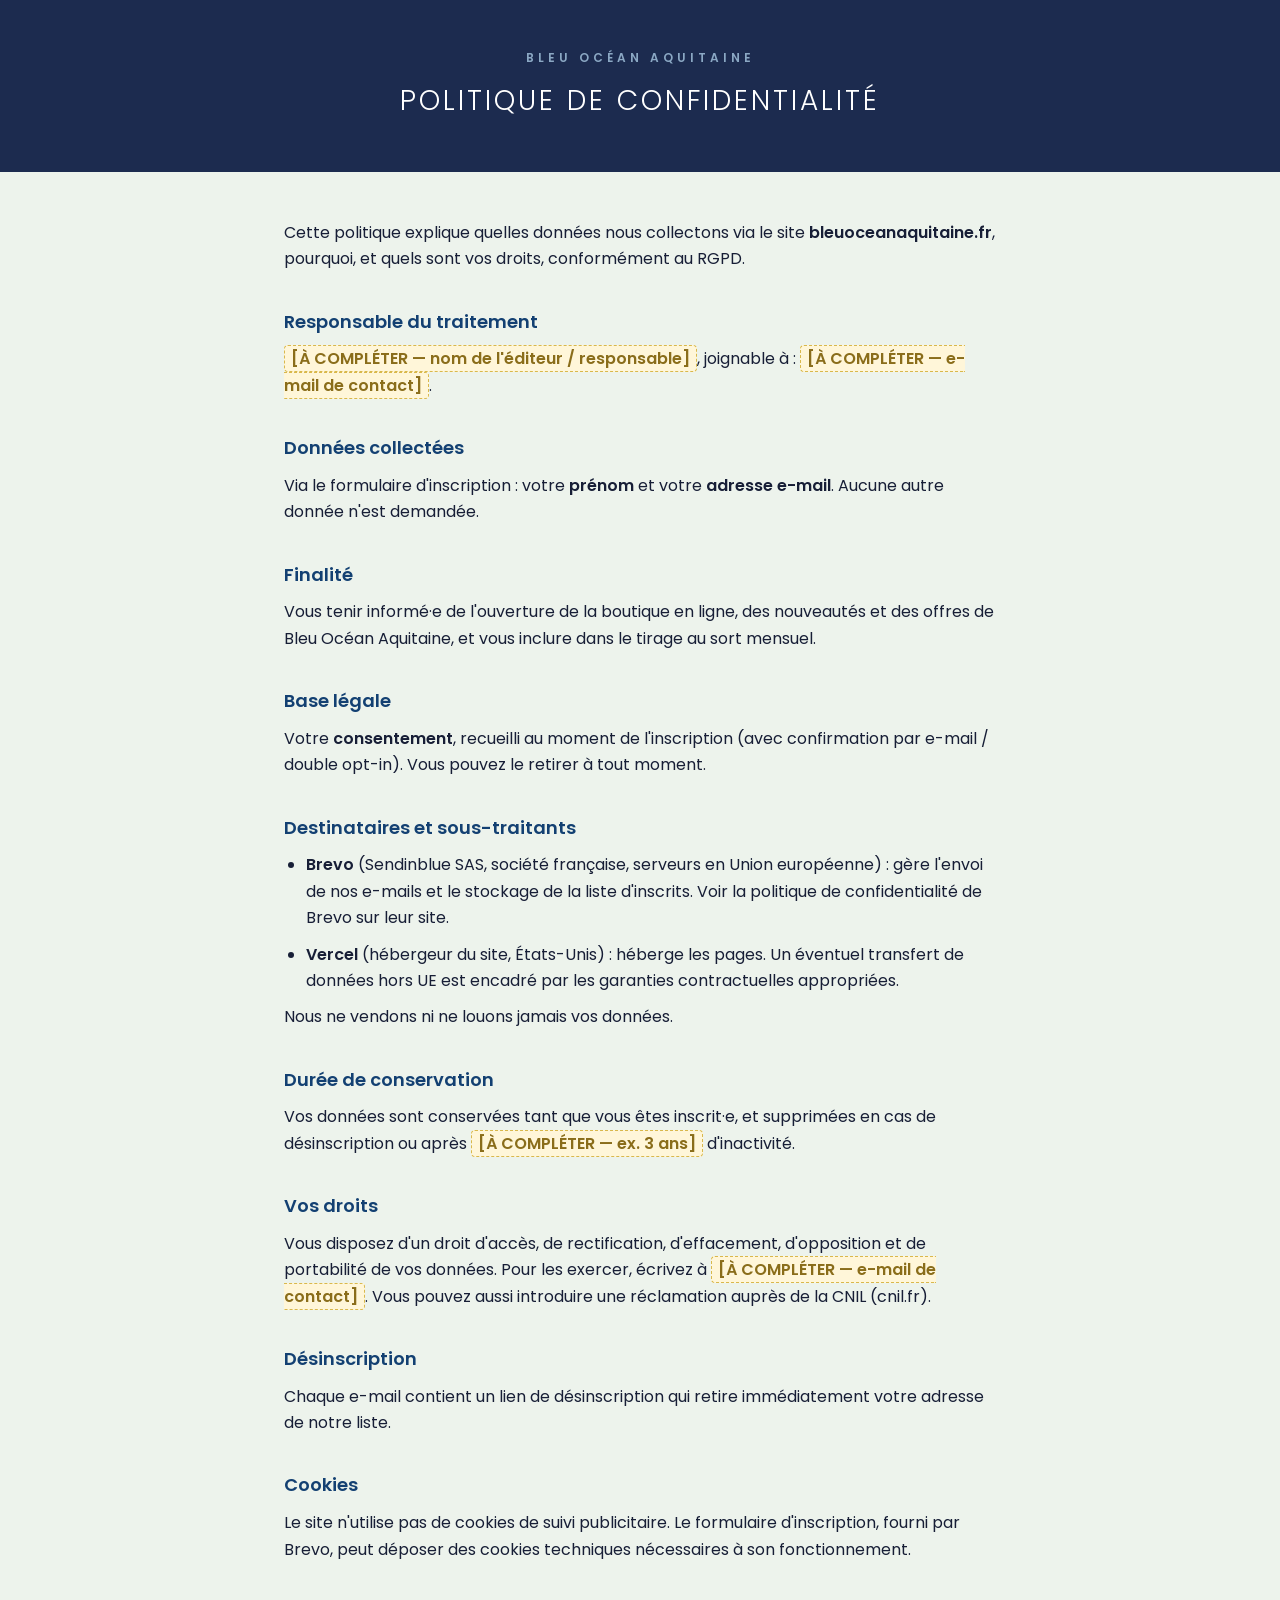
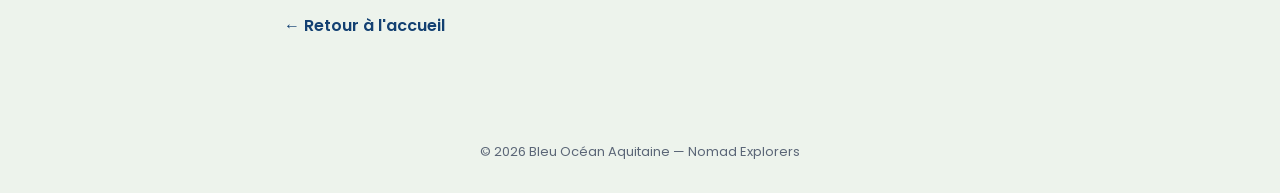
==== confidentialite.html @ ff769893 "Add files via upload" ====
<!DOCTYPE html>
<html lang="fr">
<head>
<meta charset="utf-8">
<meta name="viewport" content="width=device-width, initial-scale=1">
<title>Politique de confidentialité — Bleu Océan Aquitaine</title>
<meta name="robots" content="noindex">
<link rel="icon" type="image/png" href="assets/logo-boa.png">
<link rel="stylesheet" href="assets/fonts.css">
<style>
  :root{--navy:#1C2B4F;--blue:#134072;--ink:#171E36;--sky:#8BA8C4;--paper:#EDF3EC;}
  *{margin:0;padding:0;box-sizing:border-box;}
  body{font-family:'Poppins',sans-serif;color:var(--ink);background:var(--paper);line-height:1.65;font-weight:400;}
  header{background:var(--navy);color:#fff;padding:48px 24px;text-align:center;}
  header .kicker{color:var(--sky);letter-spacing:4px;font-size:12px;text-transform:uppercase;font-weight:600;}
  header h1{font-weight:300;letter-spacing:3px;font-size:28px;margin-top:10px;text-transform:uppercase;}
  main{max-width:760px;margin:0 auto;padding:48px 24px 72px;}
  h2{color:var(--blue);font-weight:600;font-size:18px;margin:34px 0 10px;}
  p,li{margin-bottom:10px;}
  ul{padding-left:22px;}
  .ph{background:#FFF6D9;border:1px dashed #D9B84C;border-radius:4px;padding:1px 6px;font-weight:600;color:#8a6d1a;}
  a{color:var(--blue);}
  .back{display:inline-block;margin-top:40px;color:var(--blue);text-decoration:none;font-weight:600;}
  footer{text-align:center;padding:30px;color:#5B6677;font-size:13px;}
</style>
</head>
<body>
<header><div class="kicker">Bleu Océan Aquitaine</div><h1>Politique de confidentialité</h1></header>
<main>
<p>Cette politique explique quelles données nous collectons via le site <strong>bleuoceanaquitaine.fr</strong>, pourquoi, et quels sont vos droits, conformément au RGPD.</p>

<h2>Responsable du traitement</h2>
<p><span class="ph">[À COMPLÉTER — nom de l'éditeur / responsable]</span>, joignable à : <span class="ph">[À COMPLÉTER — e-mail de contact]</span>.</p>

<h2>Données collectées</h2>
<p>Via le formulaire d'inscription : votre <strong>prénom</strong> et votre <strong>adresse e-mail</strong>. Aucune autre donnée n'est demandée.</p>

<h2>Finalité</h2>
<p>Vous tenir informé·e de l'ouverture de la boutique en ligne, des nouveautés et des offres de Bleu Océan Aquitaine, et vous inclure dans le tirage au sort mensuel.</p>

<h2>Base légale</h2>
<p>Votre <strong>consentement</strong>, recueilli au moment de l'inscription (avec confirmation par e-mail / double opt-in). Vous pouvez le retirer à tout moment.</p>

<h2>Destinataires et sous-traitants</h2>
<ul>
<li><strong>Brevo</strong> (Sendinblue SAS, société française, serveurs en Union européenne) : gère l'envoi de nos e-mails et le stockage de la liste d'inscrits. Voir la politique de confidentialité de Brevo sur leur site.</li>
<li><strong>Vercel</strong> (hébergeur du site, États-Unis) : héberge les pages. Un éventuel transfert de données hors UE est encadré par les garanties contractuelles appropriées.</li>
</ul>
<p>Nous ne vendons ni ne louons jamais vos données.</p>

<h2>Durée de conservation</h2>
<p>Vos données sont conservées tant que vous êtes inscrit·e, et supprimées en cas de désinscription ou après <span class="ph">[À COMPLÉTER — ex. 3 ans]</span> d'inactivité.</p>

<h2>Vos droits</h2>
<p>Vous disposez d'un droit d'accès, de rectification, d'effacement, d'opposition et de portabilité de vos données. Pour les exercer, écrivez à <span class="ph">[À COMPLÉTER — e-mail de contact]</span>. Vous pouvez aussi introduire une réclamation auprès de la CNIL (cnil.fr).</p>

<h2>Désinscription</h2>
<p>Chaque e-mail contient un lien de désinscription qui retire immédiatement votre adresse de notre liste.</p>

<h2>Cookies</h2>
<p>Le site n'utilise pas de cookies de suivi publicitaire. Le formulaire d'inscription, fourni par Brevo, peut déposer des cookies techniques nécessaires à son fonctionnement.</p>

<a class="back" href="index.html">← Retour à l'accueil</a>
</main>
<footer>© 2026 Bleu Océan Aquitaine — Nomad Explorers</footer>
</body>
</html>
---- assets/fonts.css ----
/* Poppins locale (woff2) — utilisé par les pages légales.
   Self-hosting volontaire : pas d'appel au CDN Google Fonts (RGPD). */
@font-face{font-family:'Poppins';font-style:normal;font-weight:300;font-display:swap;src:url("fonts/poppins-300-latin.woff2") format('woff2');unicode-range:U+0000-00FF,U+0131,U+0152-0153,U+02BB-02BC,U+02C6,U+02DA,U+02DC,U+2000-206F,U+20AC,U+2122,U+2212;}
@font-face{font-family:'Poppins';font-style:normal;font-weight:300;font-display:swap;src:url("fonts/poppins-300-latin-ext.woff2") format('woff2');unicode-range:U+0100-02BA,U+1E00-1E9F,U+2020,U+20A0-20AB,U+2C60-2C7F,U+A720-A7FF;}
@font-face{font-family:'Poppins';font-style:normal;font-weight:400;font-display:swap;src:url("fonts/poppins-400-latin.woff2") format('woff2');unicode-range:U+0000-00FF,U+0131,U+0152-0153,U+02BB-02BC,U+02C6,U+02DA,U+02DC,U+2000-206F,U+20AC,U+2122,U+2212;}
@font-face{font-family:'Poppins';font-style:normal;font-weight:400;font-display:swap;src:url("fonts/poppins-400-latin-ext.woff2") format('woff2');unicode-range:U+0100-02BA,U+1E00-1E9F,U+2020,U+20A0-20AB,U+2C60-2C7F,U+A720-A7FF;}
@font-face{font-family:'Poppins';font-style:normal;font-weight:600;font-display:swap;src:url("fonts/poppins-600-latin.woff2") format('woff2');unicode-range:U+0000-00FF,U+0131,U+0152-0153,U+02BB-02BC,U+02C6,U+02DA,U+02DC,U+2000-206F,U+20AC,U+2122,U+2212;}
@font-face{font-family:'Poppins';font-style:normal;font-weight:600;font-display:swap;src:url("fonts/poppins-600-latin-ext.woff2") format('woff2');unicode-range:U+0100-02BA,U+1E00-1E9F,U+2020,U+20A0-20AB,U+2C60-2C7F,U+A720-A7FF;}
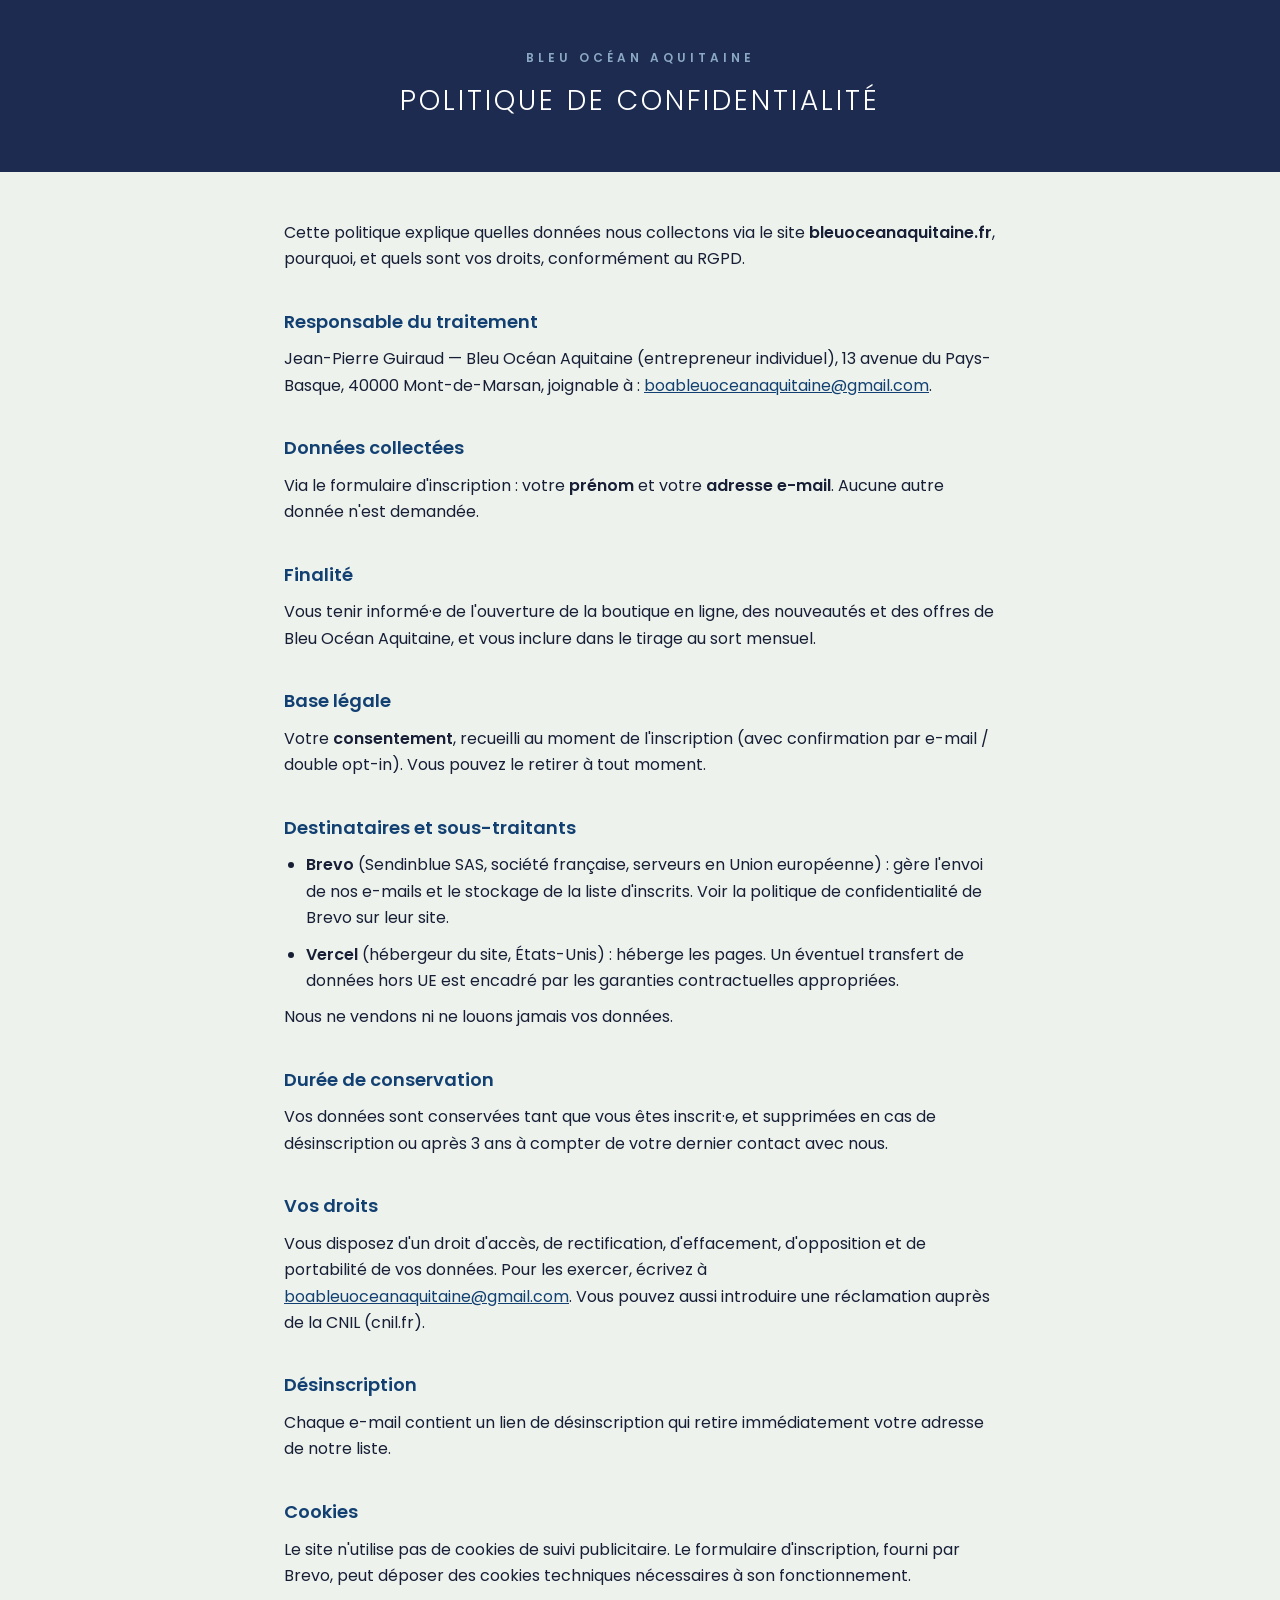
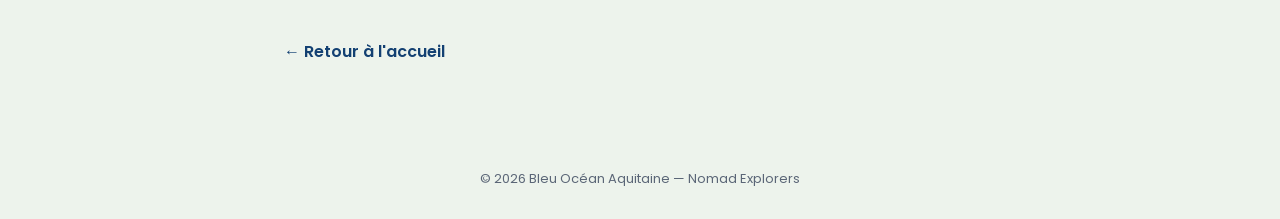
==== commit 26fdaa50: "Add files via upload" ====
--- a/confidentialite.html
+++ b/confidentialite.html
@@ -30,7 +30,7 @@
 <p>Cette politique explique quelles données nous collectons via le site <strong>bleuoceanaquitaine.fr</strong>, pourquoi, et quels sont vos droits, conformément au RGPD.</p>
 
 <h2>Responsable du traitement</h2>
-<p><span class="ph">[À COMPLÉTER — nom de l'éditeur / responsable]</span>, joignable à : <span class="ph">[À COMPLÉTER — e-mail de contact]</span>.</p>
+<p>Jean-Pierre Guiraud — Bleu Océan Aquitaine (entrepreneur individuel), 13 avenue du Pays-Basque, 40000 Mont-de-Marsan, joignable à : <a href="mailto:boableuoceanaquitaine@gmail.com">boableuoceanaquitaine@gmail.com</a>.</p>
 
 <h2>Données collectées</h2>
 <p>Via le formulaire d'inscription : votre <strong>prénom</strong> et votre <strong>adresse e-mail</strong>. Aucune autre donnée n'est demandée.</p>
@@ -49,10 +49,10 @@
 <p>Nous ne vendons ni ne louons jamais vos données.</p>
 
 <h2>Durée de conservation</h2>
-<p>Vos données sont conservées tant que vous êtes inscrit·e, et supprimées en cas de désinscription ou après <span class="ph">[À COMPLÉTER — ex. 3 ans]</span> d'inactivité.</p>
+<p>Vos données sont conservées tant que vous êtes inscrit·e, et supprimées en cas de désinscription ou après 3 ans à compter de votre dernier contact avec nous.</p>
 
 <h2>Vos droits</h2>
-<p>Vous disposez d'un droit d'accès, de rectification, d'effacement, d'opposition et de portabilité de vos données. Pour les exercer, écrivez à <span class="ph">[À COMPLÉTER — e-mail de contact]</span>. Vous pouvez aussi introduire une réclamation auprès de la CNIL (cnil.fr).</p>
+<p>Vous disposez d'un droit d'accès, de rectification, d'effacement, d'opposition et de portabilité de vos données. Pour les exercer, écrivez à <a href="mailto:boableuoceanaquitaine@gmail.com">boableuoceanaquitaine@gmail.com</a>. Vous pouvez aussi introduire une réclamation auprès de la CNIL (cnil.fr).</p>
 
 <h2>Désinscription</h2>
 <p>Chaque e-mail contient un lien de désinscription qui retire immédiatement votre adresse de notre liste.</p>
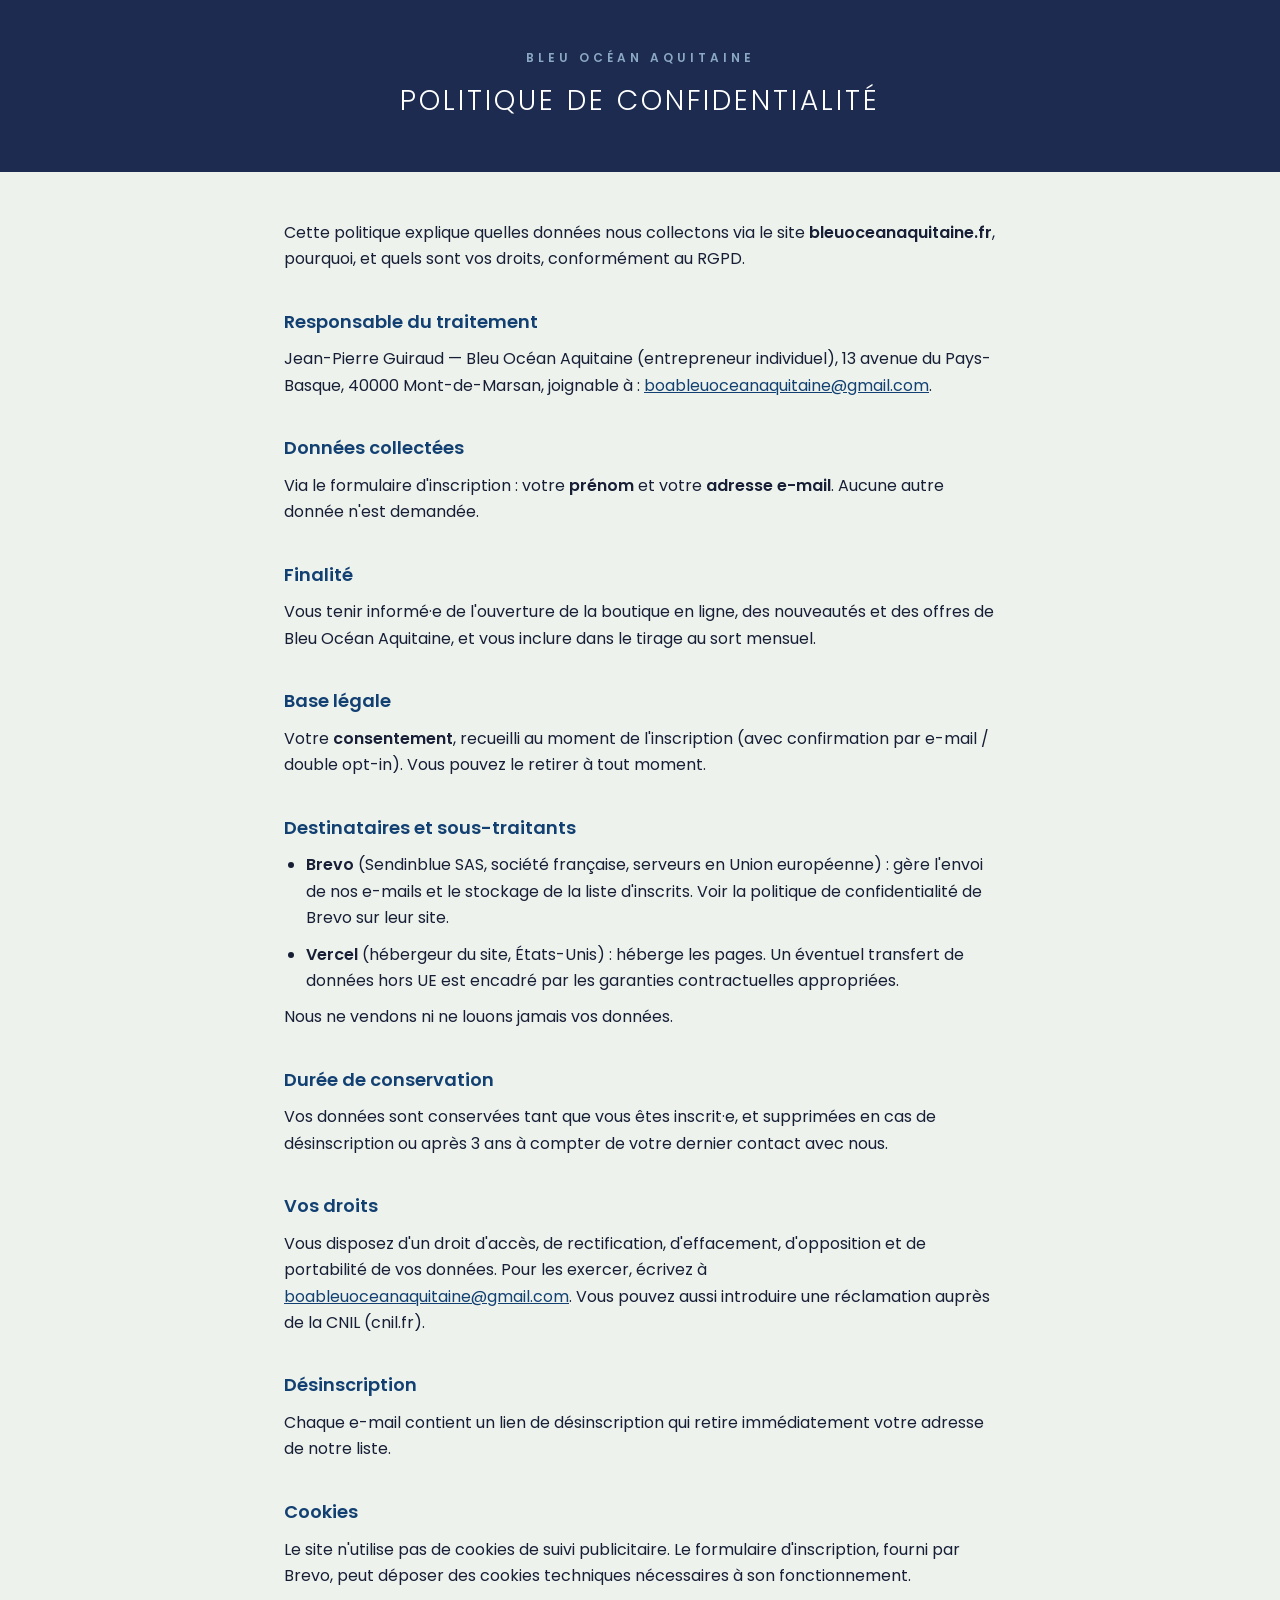
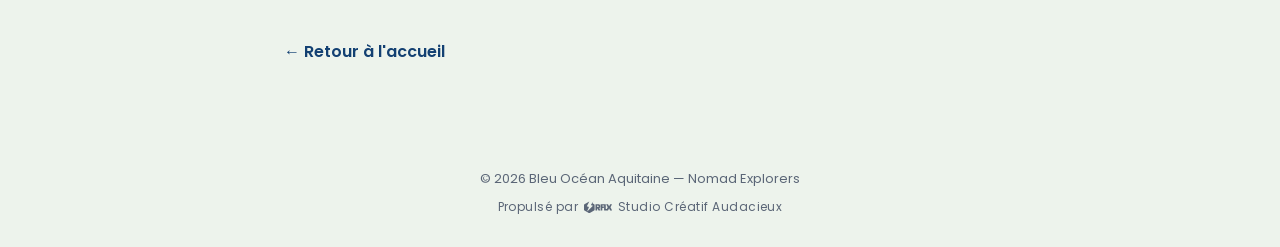
==== commit 8302b0c3: "Add files via upload" ====
--- a/confidentialite.html
+++ b/confidentialite.html
@@ -5,7 +5,9 @@
 <meta name="viewport" content="width=device-width, initial-scale=1">
 <title>Politique de confidentialité — Bleu Océan Aquitaine</title>
 <meta name="robots" content="noindex">
-<link rel="icon" type="image/png" href="assets/logo-boa.png">
+<link rel="icon" type="image/png" sizes="32x32" href="assets/favicon-32.png">
+<link rel="icon" type="image/png" sizes="16x16" href="assets/favicon-16.png">
+<link rel="apple-touch-icon" sizes="180x180" href="assets/apple-touch-icon.png">
 <link rel="stylesheet" href="assets/fonts.css">
 <style>
   :root{--navy:#1C2B4F;--blue:#134072;--ink:#171E36;--sky:#8BA8C4;--paper:#EDF3EC;}
@@ -21,7 +23,10 @@
   .ph{background:#FFF6D9;border:1px dashed #D9B84C;border-radius:4px;padding:1px 6px;font-weight:600;color:#8a6d1a;}
   a{color:var(--blue);}
   .back{display:inline-block;margin-top:40px;color:var(--blue);text-decoration:none;font-weight:600;}
-  footer{text-align:center;padding:30px;color:#5B6677;font-size:13px;}
+  footer{display:flex;flex-direction:column;align-items:center;gap:8px;text-align:center;padding:30px;color:#5B6677;font-size:13px;}
+  footer .rflx{display:inline-flex;align-items:center;gap:6px;text-decoration:none;color:#5B6677;font-size:12px;letter-spacing:.04em;transition:color .25s ease;}
+  footer .rflx img{height:13px;width:auto;display:block;}
+  footer .rflx:hover{color:#171E36;}
 </style>
 </head>
 <body>
@@ -62,6 +67,9 @@
 
 <a class="back" href="index.html">← Retour à l'accueil</a>
 </main>
-<footer>© 2026 Bleu Océan Aquitaine — Nomad Explorers</footer>
+<footer>
+<span>© 2026 Bleu Océan Aquitaine — Nomad Explorers</span>
+<a class="rflx" href="https://rflx.fr/" target="_blank" rel="noopener" aria-label="Propulsé par RFLX — Studio Créatif Audacieux">Propulsé par <img src="assets/rflx-logo-dark.svg" alt="RFLX" width="34" height="16"> Studio Créatif Audacieux</a>
+</footer>
 </body>
 </html>
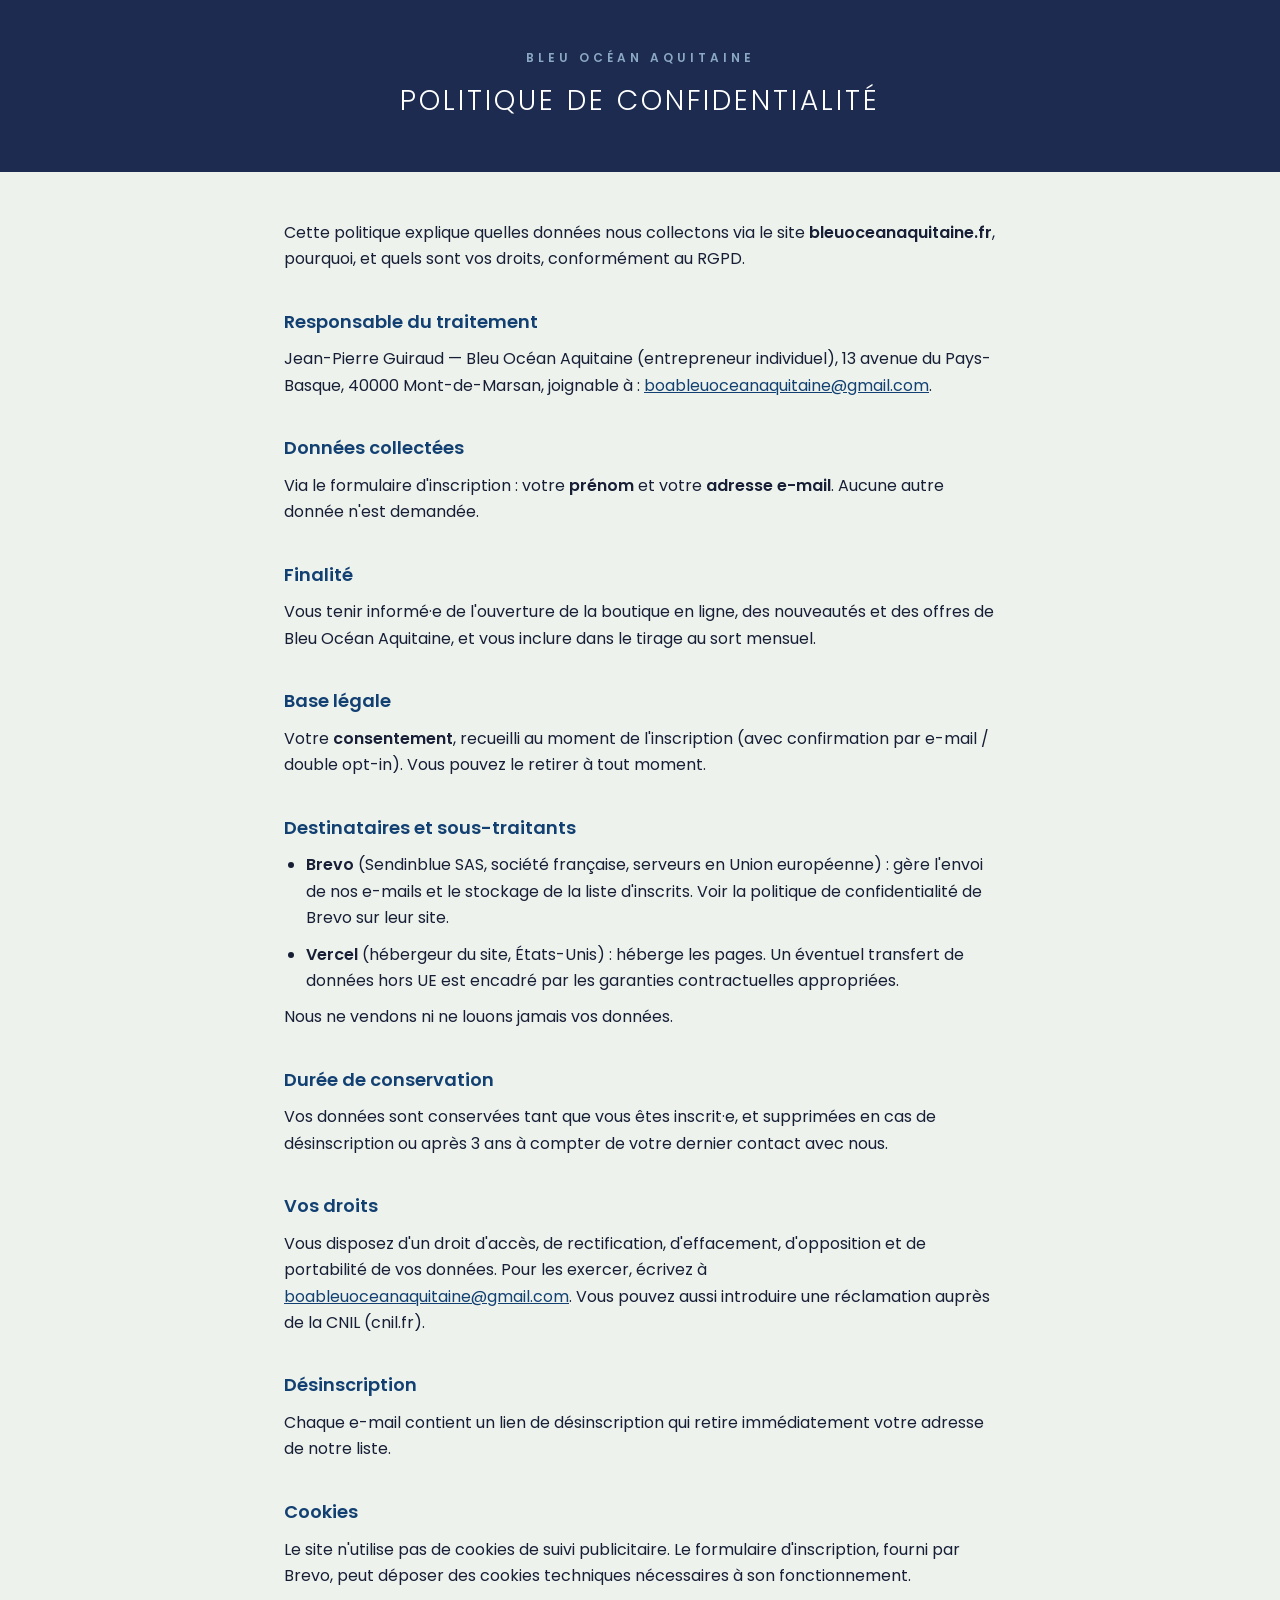
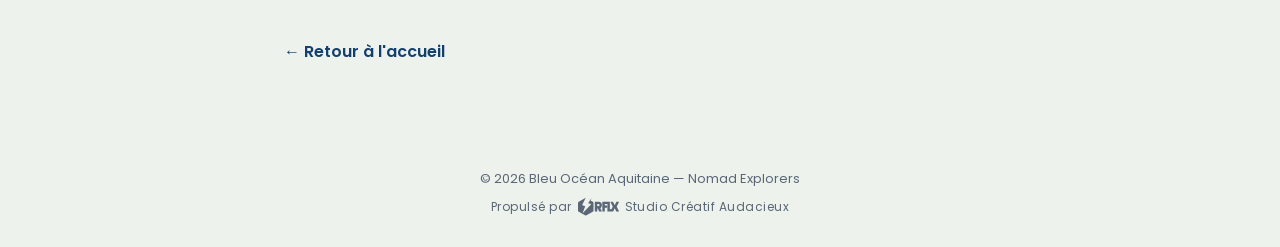
==== commit c6b2744a: "Add files via upload" ====
--- a/confidentialite.html
+++ b/confidentialite.html
@@ -25,7 +25,7 @@
   .back{display:inline-block;margin-top:40px;color:var(--blue);text-decoration:none;font-weight:600;}
   footer{display:flex;flex-direction:column;align-items:center;gap:8px;text-align:center;padding:30px;color:#5B6677;font-size:13px;}
   footer .rflx{display:inline-flex;align-items:center;gap:6px;text-decoration:none;color:#5B6677;font-size:12px;letter-spacing:.04em;transition:color .25s ease;}
-  footer .rflx img{height:13px;width:auto;display:block;}
+  footer .rflx img{height:1.2rem;width:auto;display:block;}
   footer .rflx:hover{color:#171E36;}
 </style>
 </head>
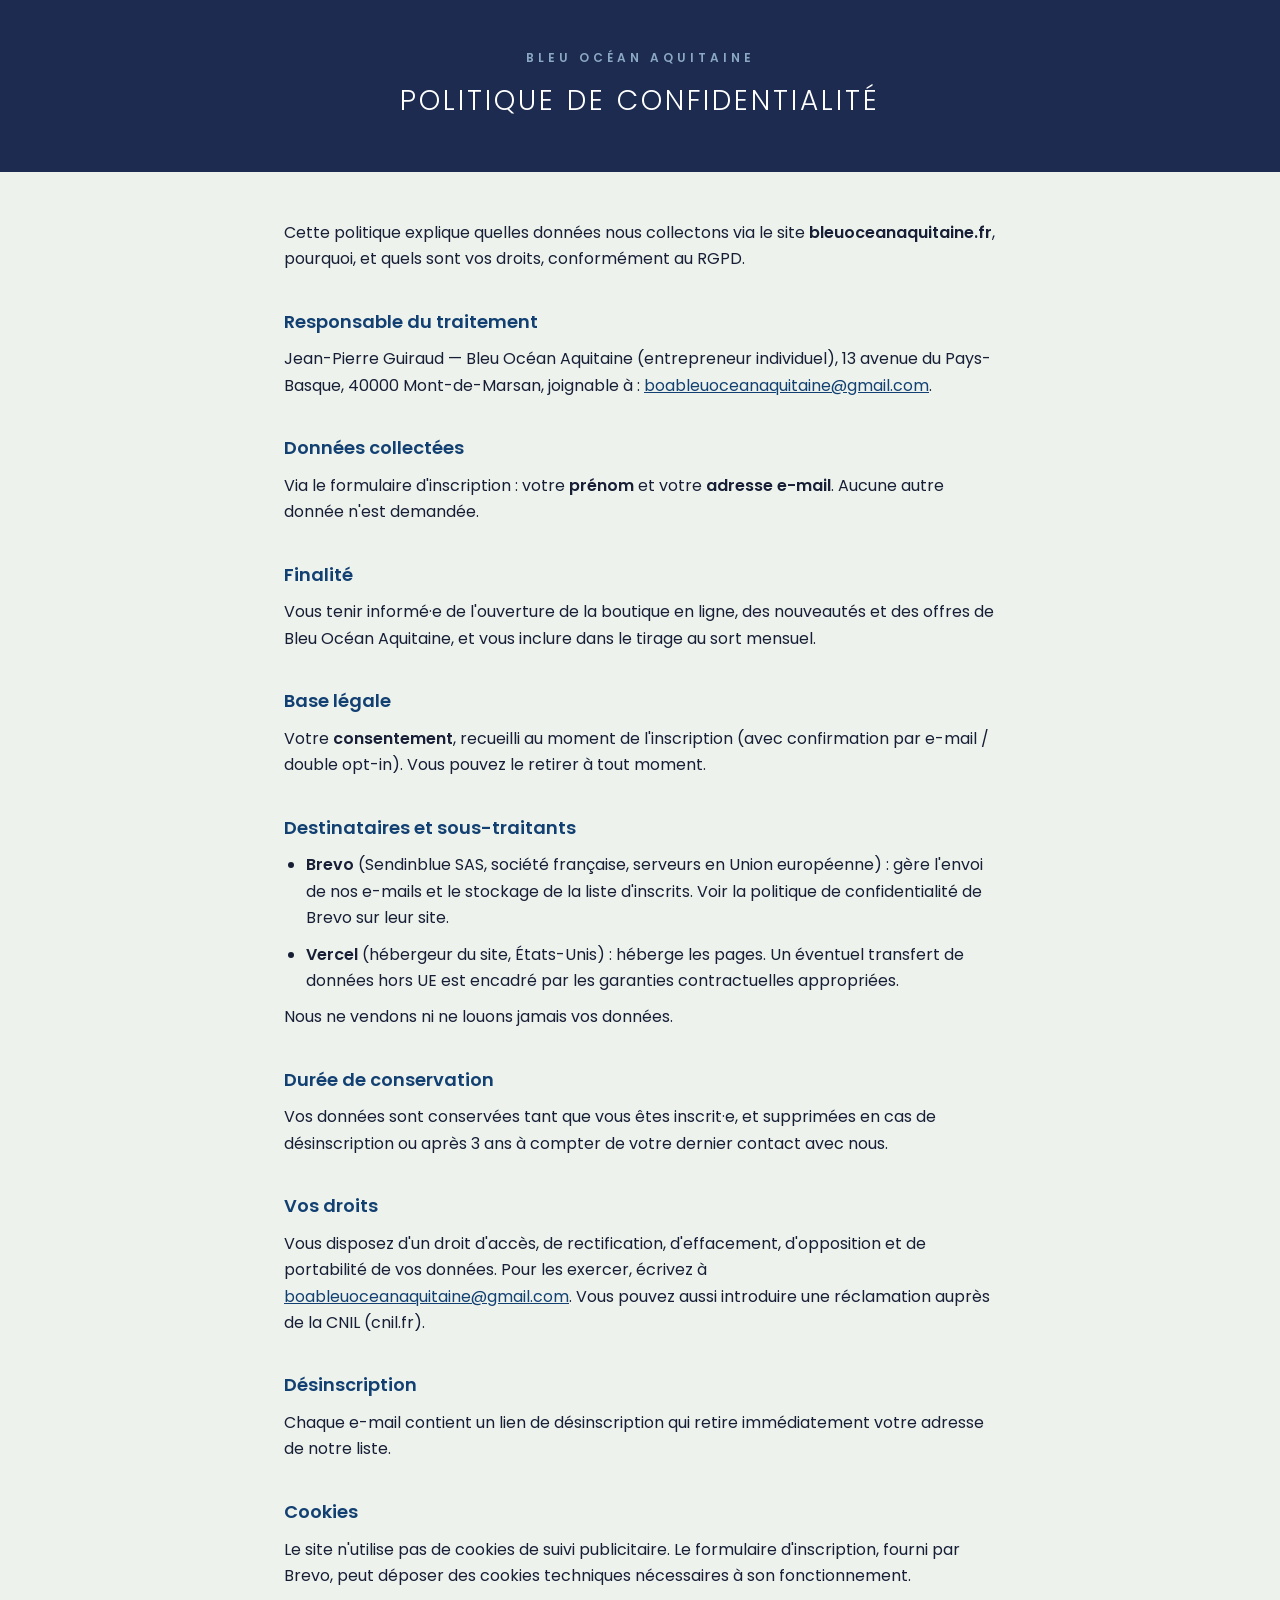
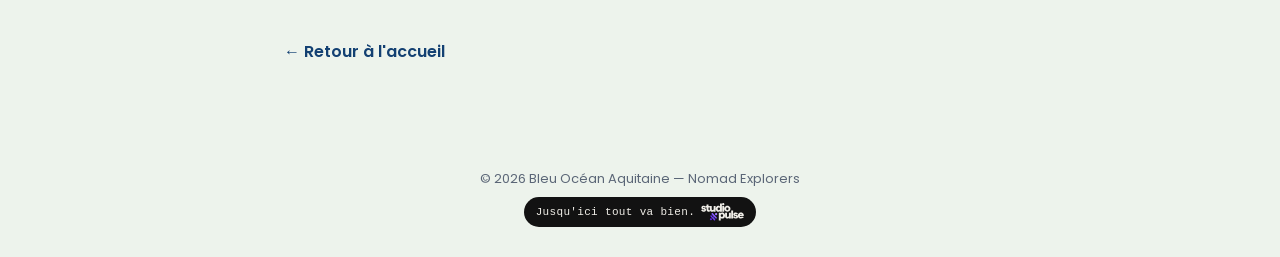
==== commit ca36326a: "Footer : signature Studio Pulse à la place du crédit RFLX RFLX n'existe plus. Le pied de page des tr" ====
--- a/confidentialite.html
+++ b/confidentialite.html
@@ -24,9 +24,25 @@
   a{color:var(--blue);}
   .back{display:inline-block;margin-top:40px;color:var(--blue);text-decoration:none;font-weight:600;}
   footer{display:flex;flex-direction:column;align-items:center;gap:8px;text-align:center;padding:30px;color:#5B6677;font-size:13px;}
-  footer .rflx{display:inline-flex;align-items:center;gap:6px;text-decoration:none;color:#5B6677;font-size:12px;letter-spacing:.04em;transition:color .25s ease;}
-  footer .rflx img{height:1.2rem;width:auto;display:block;}
-  footer .rflx:hover{color:#171E36;}
+  /* Signature Studio Pulse : règles de signature-studio-pulse.html,
+   gélule reprise de SignatureStudioPulse.tsx, échelle réduite (texte
+   11 px, logo 18 px, gélule 30 px) comme sur la boutique. */
+.sp-sig{display:inline-flex;align-items:center;gap:6px;height:18px;
+  font:400 11px/14px 'Matter Mono',ui-monospace,'SF Mono',SFMono-Regular,Menlo,Consolas,'Liberation Mono',monospace;
+  letter-spacing:.03em;color:inherit;white-space:nowrap;vertical-align:middle;}
+.sp-sig__lien{display:block;color:inherit;text-decoration:none;}
+.sp-sig__logo{display:block;height:18px;width:auto;}
+.sp-sig--clair{color:#121212;}
+.sp-sig--sombre{color:#EFEDE7;}
+.sp-sig--mono .sp-sig__symbole{fill:currentColor;}
+.sp-sig--gelule{position:relative;box-sizing:content-box;padding:6px 12px;border-radius:999px;background:var(--sp-fond,#121212);}
+.sp-sig--gelule:not(.sp-sig--mono){color:#EFEDE7;}
+.sp-sig--gelule .sp-sig__lien{outline:none;}
+.sp-sig--gelule .sp-sig__zone{position:absolute;inset:0;border-radius:999px;}
+.sp-sig--gelule:has(.sp-sig__lien:focus-visible){outline:2px solid currentColor;outline-offset:2px;}
+/* Nom du studio : lu par Google et les lecteurs d'écran, masqué à l'oeil. */
+.sp-sig__nom{position:absolute;width:1px;height:1px;padding:0;margin:-1px;overflow:hidden;clip:rect(0,0,0,0);white-space:nowrap;border:0;}
+@media (prefers-reduced-motion:reduce){.sp-sig .sp-sig__lien:hover,.sp-sig .sp-sig__lien:focus-visible{box-shadow:0 1px 0 currentColor;}}
 </style>
 </head>
 <body>
@@ -69,7 +85,32 @@
 </main>
 <footer>
 <span>© 2026 Bleu Océan Aquitaine — Nomad Explorers</span>
-<a class="rflx" href="https://rflx.fr/" target="_blank" rel="noopener" aria-label="Propulsé par RFLX — Studio Créatif Audacieux">Propulsé par <img src="assets/rflx-logo-dark.svg" alt="RFLX" width="34" height="16"> Studio Créatif Audacieux</a>
+<span class="sp-sig sp-sig--sombre sp-sig--gelule">
+  <span>Jusqu'ici tout va bien.</span>
+  <a class="sp-sig__lien" href="https://studiopulse.fr" target="_blank" rel="noopener"><span class="sp-sig__zone" aria-hidden="true"></span><span class="sp-sig__nom">Studio Pulse</span><svg class="sp-sig__logo" viewBox="-10 -10 4010 1670" aria-hidden="true" focusable="false"><defs><linearGradient id="sp-sig-grad" class="sp-sig__grad" gradientUnits="userSpaceOnUse" spreadMethod="repeat" x1="780" y1="1660" x2="2239" y2="201"><stop offset="0.0" stop-color="#5606DB"/><stop offset="0.125" stop-color="#642BED"/><stop offset="0.25" stop-color="#7442FF"/><stop offset="0.375" stop-color="#936AFE"/><stop offset="0.5" stop-color="#B28AFF"/><stop offset="0.625" stop-color="#936AFE"/><stop offset="0.75" stop-color="#7442FF"/><stop offset="0.875" stop-color="#642BED"/><stop offset="1.0" stop-color="#5606DB"/></linearGradient></defs><path fill="currentColor" d="M244.36,802.13c-43.92,0-83.05-7.8-117.4-23.37-34.36-15.570-62.33-35.76-83.93-60.56-21.61-24.78-35.96-50.63-43.03-77.56l143.43-49.930c5.66,24.09,17.53,43.39,35.59,57.900,18.06,14.53,39.84,21.78,65.34,21.780,17.7,0,31.51-3.35,41.44-10.09,9.91-6.72,14.87-15.75,14.87-27.090,0-12.75-6.56-22.66-19.65-29.75-13.11-7.07-30.11-13.1-51-18.06-20.9-4.95-43.21-10.79-66.93-17.53-23.74-6.72-46.05-16.1-66.93-28.15-20.9-12.04-37.9-28.69-51-49.93-13.11-21.25-19.65-49.22-19.65-83.930,0-27.62,7.97-53.29,23.9-77.030,15.94-23.72,38.78-42.85,68.53-57.370,29.75-14.51,65.51-21.78,107.3-21.780,37.53,0,71.88,5.5,103.06,16.470,31.16,10.99,57.54,26.21,79.15,45.680,21.6,19.49,35.94,41.97,43.03,67.46l-140.24,55.25c-7.09-24.07-19.31-40.54-36.65-49.4-17.36-8.85-33.47-13.28-48.34-13.28-13.46,0-24.27,2.66-32.4,7.97-8.15,5.31-12.22,12.58-12.22,21.78,0,12.05,6.72,21.25,20.19,27.62,13.45,6.38,30.81,11.87,52.06,16.47,21.25,4.61,43.72,9.93,67.46,15.94,23.72,6.03,46.22,15.24,67.46,27.62,21.25,12.4,38.6,29.4,52.06,51,13.45,21.61,20.19,50.46,20.19,86.59,0,34-9.21,64.11-27.62,90.31-18.43,26.21-43.93,46.93-76.5,62.15-32.59,15.22-69.77,22.84-111.55,22.84Z M723.51,802.13c-40.37,0-77.03-7.97-109.96-23.9-32.93-15.94-59.15-39.13-78.62-69.59-19.49-30.44-29.22-67.63-29.22-111.55v-196.55h-81.81v-142.37h81.81v-124.3h176.36v124.3h117.93v142.37h-117.93v179.55c0,21.96,6.01,38.96,18.06,51,12.03,12.05,28.32,18.06,48.87,18.06,16.29,0,33.28-3.19,51-9.56l12.75,147.68c-13.46,4.96-27.62,8.67-42.5,11.16-14.87,2.47-30.46,3.72-46.75,3.72Z M1008.24,802.13c-39.67,0-74.55-8.15-104.65-24.44-30.11-16.29-53.49-39.31-70.12-69.06-16.65-29.75-24.97-64.090-24.970-103.06v-347.41h176.36v298.54c0,27.62,7.44,49.77,22.31,66.4,14.87,16.65,34.69,24.97,59.5,24.97,32.57,0,57.37-13.45,74.37-40.37,17-26.91,25.5-65.51,25.5-115.8v-233.73h177.42v535.46h-177.42v-47.81c-11.34,12.75-30.99,25.33-58.96,37.72-27.99,12.38-61.09,18.59-99.34,18.59Z M1607.44,802.13c-51.71,0-96.51-11.32-134.4-34-37.9-22.66-67.3-54.72-88.18-96.15-20.9-41.43-31.34-90.12-31.34-146.08s10.44-105.53,31.34-146.61c20.88-41.07,50.28-72.94,88.18-95.62,37.88-22.66,82.69-34,134.4-34,31.16,0,59.85,5.31,86.06,15.94,26.19,10.62,46.38,23.74,60.56,39.31V41.44h177.43v752.2h-177.43v-46.75c-14.18,15.59-34.53,28.69-61.09,39.31-26.56,10.62-55.08,15.94-85.53,15.94ZM1642.5,651.27c33.28,0,60.19-11.5,80.74-34.53,20.54-23.01,30.81-53.65,30.81-91.9s-10.27-68.87-30.81-91.9c-20.55-23.01-47.46-34.53-80.74-34.53s-59.33,11.52-80.21,34.53c-20.9,23.02-31.34,53.65-31.34,91.9s10.44,68.89,31.34,91.9c20.88,23.02,47.63,34.53,80.21,34.53Z M2050.46,208.24c-30.46,0-55.96-9.73-76.49-29.22-20.55-19.47-30.81-44.44-30.81-74.9s10.26-54.53,30.81-74.37c20.53-19.82,46.03-29.75,76.49-29.75s57.01,9.93,77.56,29.75c20.53,19.84,30.81,44.62,30.81,74.37s-10.27,55.43-30.81,74.9c-20.55,19.49-46.4,29.22-77.56,29.22ZM1962.28,793.63V258.17h177.43v535.46h-177.43Z M2436.12,802.13c-55.96,0-105.71-11.85-149.27-35.59-43.56-23.72-77.74-56.48-102.52-98.27-24.8-41.78-37.18-89.59-37.18-143.43s12.38-101.46,37.18-142.9c24.78-41.44,58.96-73.84,102.52-97.21,43.56-23.37,93.31-35.06,149.27-35.06s105.71,11.69,149.27,35.06c43.56,23.37,77.72,55.78,102.52,97.21,24.78,41.43,37.18,89.08,37.18,142.9s-12.4,101.64-37.18,143.43c-24.8,41.8-58.96,74.55-102.52,98.27-43.56,23.74-93.33,35.59-149.27,35.59ZM2436.12,652.33c33.28,0,60.19-11.69,80.74-35.06,20.54-23.37,30.81-54.18,30.81-92.43s-10.27-68-30.81-91.37c-20.55-23.37-47.46-35.06-80.74-35.06s-59.15,11.52-79.68,34.53c-20.55,23.02-30.81,53.65-30.81,91.9s10.26,69.06,30.81,92.43c20.53,23.37,47.1,35.06,79.68,35.06Z M1642.5,1619.85v-728.82h177.42v46.75c14.16-15.57,34.53-28.69,61.09-39.31,26.56-10.62,55.06-15.94,85.52-15.94,51.69,0,96.5,11.34,134.4,34,37.88,22.68,67.28,54.55,88.18,95.62,20.88,41.09,31.34,89.96,31.34,146.61s-10.46,104.65-31.34,146.08c-20.9,41.44-50.3,73.49-88.18,96.15-37.9,22.68-82.7,34-134.4,34-30.46,0-58.96-5.31-85.520-15.940-26.56-10.62-46.93-23.72-61.09-39.31v240.11h-177.42ZM1930.42,1284.12c33.28,0,60.19-11.5,80.74-34.53,20.53-23.01,30.81-53.65,30.81-91.9s-10.28-68.87-30.81-91.9c-20.55-23.01-47.46-34.53-80.74-34.53s-59.15,11.52-79.68,34.53c-20.55,23.02-30.81,53.65-30.81,91.9s10.26,68.89,30.81,91.9c20.53,23.02,47.1,34.53,79.68,34.53Z M2425.5,1434.99c-39.67,0-74.55-8.15-104.65-24.44-30.11-16.29-53.49-39.31-70.12-69.06-16.65-29.75-24.97-64.09-24.97-103.06v-347.41h176.36v298.54c0,27.62,7.44,49.77,22.31,66.4,14.87,16.65,34.69,24.97,59.5,24.97,32.57,0,57.37-13.45,74.37-40.37,17-26.91,25.5-65.5,25.5-115.8v-233.73h177.42v535.46h-177.42v-47.81c-11.34,12.75-30.99,25.33-58.96,37.72-27.99,12.38-61.09,18.59-99.34,18.59Z M2792.04,1426.49v-752.2h177.43v752.2h-177.43Z M3211.69,1434.99c-43.93,0-83.05-7.8-117.4-23.37-34.36-15.57-62.33-35.76-83.93-60.56-21.61-24.78-35.96-50.63-43.03-77.56l143.43-49.93c5.66,24.09,17.53,43.39,35.59,57.9,18.06,14.53,39.84,21.78,65.34,21.78,17.69,0,31.51-3.35,41.43-10.09,9.91-6.72,14.88-15.75,14.88-27.09,0-12.75-6.56-22.66-19.66-29.75-13.11-7.07-30.11-13.1-51-18.06-20.9-4.95-43.21-10.79-66.93-17.53-23.74-6.72-46.05-16.1-66.93-28.16-20.9-12.03-37.9-28.69-51-49.93-13.12-21.25-19.66-49.22-19.66-83.93,0-27.62,7.97-53.29,23.9-77.03,15.94-23.72,38.78-42.85,68.53-57.37,29.75-14.51,65.5-21.78,107.3-21.78,37.53,0,71.88,5.5,103.05,16.47,31.16,10.99,57.54,26.21,79.15,45.68,21.6,19.49,35.94,41.97,43.03,67.46l-140.24,55.25c-7.09-24.07-19.31-40.54-36.65-49.4-17.36-8.85-33.47-13.28-48.34-13.28-13.46,0-24.27,2.66-32.4,7.97-8.15,5.31-12.22,12.58-12.22,21.78,0,12.05,6.72,21.25,20.19,27.62,13.45,6.38,30.81,11.87,52.06,16.47,21.25,4.61,43.72,9.93,67.46,15.94,23.72,6.03,46.22,15.24,67.47,27.62,21.25,12.4,38.59,29.4,52.06,51,13.45,21.61,20.19,50.46,20.19,86.59,0,34-9.21,64.11-27.62,90.31-18.43,26.21-43.92,46.93-76.49,62.15-32.59,15.22-69.77,22.84-111.55,22.84Z M3695.08,1434.99c-56.67,0-106.24-11.85-148.74-35.59-42.5-23.72-75.43-56.48-98.81-98.27-23.37-41.78-35.06-89.59-35.06-143.43s11.69-101.28,35.06-142.37c23.37-41.07,55.78-73.47,97.21-97.21,41.44-23.72,89.06-35.59,142.9-35.59,62.32,0,115.27,14.18,158.83,42.5,43.56,28.34,75.25,66.77,95.09,115.27,19.82,48.52,25.13,102.52,15.94,162.02h-369.72c7.07,28.34,19.82,50.12,38.25,65.34,18.41,15.24,41.44,22.84,69.06,22.84,21.95,0,41.43-4.95,58.43-14.87,17-9.91,29.04-24.07,36.12-42.5l165.74,45.68c-15.59,47.46-46.75,85.36-93.49,113.68-46.75,28.34-102.36,42.5-166.8,42.5ZM3593.09,1079.07h181.67c-2.13-19.82-10.81-35.94-26.03-48.34-15.24-12.38-35.59-18.59-61.09-18.59-46.75,0-78.27,22.31-94.55,66.93Z"/><path fill="url(#sp-sig-grad)" d="M1266.85,1616.68c-13.39,3.78-28.05,4.52-41.17.34-12.29-3.91-25.69-9.24-34.73-19.22l-230.02-253.88-82.47-91.53c-6.71-7.45-12.48-13.63-16.83-22.68-7.07-14.7-10.64-31.12-6.67-47.18,4.5-18.25,13.59-34.14,31.56-43.26,22.91-11.64,56.42-8.11,74.95,12.8l154.99,174.89c12.64,14.26,40.21,17.28,51.79.37,16.43-23.98,1.69-58.28-17.53-80.19l-52.38-59.7-66.05-74.17-46.05-51.08c-10.98-12.18-20.26-23.93-24.59-40.44-11.68-44.56,12.91-88.34,57.91-98.53,12.69-2.87,23.65-3.51,36.61.26,13.73,4,29.38,9.73,39.72,21.12l122.49,134.95,102.14,113.77,130.58,145.53c23.48,26.17,19.15,79.3-17.45,99.87-24.7,13.88-58.56,11.33-78.53-10.58l-100.78-110.58c-9.95-10.92-23.66-16.18-38.95-11.62-5.3,1.58-11.75,6.47-14.88,11.29-16.01,24.630-3.34,57.7,15.28,79.24l30.72,35.53,49.7,56.68c9.24,10.53,16.75,21.1,20.44,35.13,10.58,40.24-8.52,81.21-49.79,92.86Z M1284.21,1029.52a107.42,107.42 0 1,0 214.84,0a107.42,107.42 0 1,0 -214.84,0Z M812.75,1495.98a97.58,97.58 0 1,0 195.16,0a97.58,97.58 0 1,0 -195.16,0Z"/></svg></a>
+</span>
 </footer>
+<script>
+/* Signature Studio Pulse : au survol, le dégradé du symbole fait un tour
+   complet en 1,2 s (repris de signature-studio-pulse.html). */
+(function () {
+  if (window.matchMedia && window.matchMedia('(prefers-reduced-motion: reduce)').matches) return;
+  document.querySelectorAll('.sp-sig:not(.sp-sig--mono):not(.sp-sig--statique) .sp-sig__lien').forEach(function (lien) {
+    var grad = lien.querySelector('.sp-sig__grad'), en = false;
+    if (!grad) return;
+    function tour() {
+      if (en) return; en = true;
+      var t0 = performance.now();
+      (function pas(t) {
+        var p = Math.min(1, (t - t0) / 1200), e = p < .5 ? 4 * p * p * p : 1 - Math.pow(-2 * p + 2, 3) / 2;
+        grad.setAttribute('gradientTransform', 'translate(' + (-1459 * e).toFixed(1) + ' ' + (1459 * e).toFixed(1) + ')');
+        if (p < 1) requestAnimationFrame(pas); else { grad.removeAttribute('gradientTransform'); en = false; }
+      })(t0);
+    }
+    lien.addEventListener('mouseenter', tour);
+    lien.addEventListener('focus', tour);
+  });
+})();
+</script>
 </body>
 </html>
